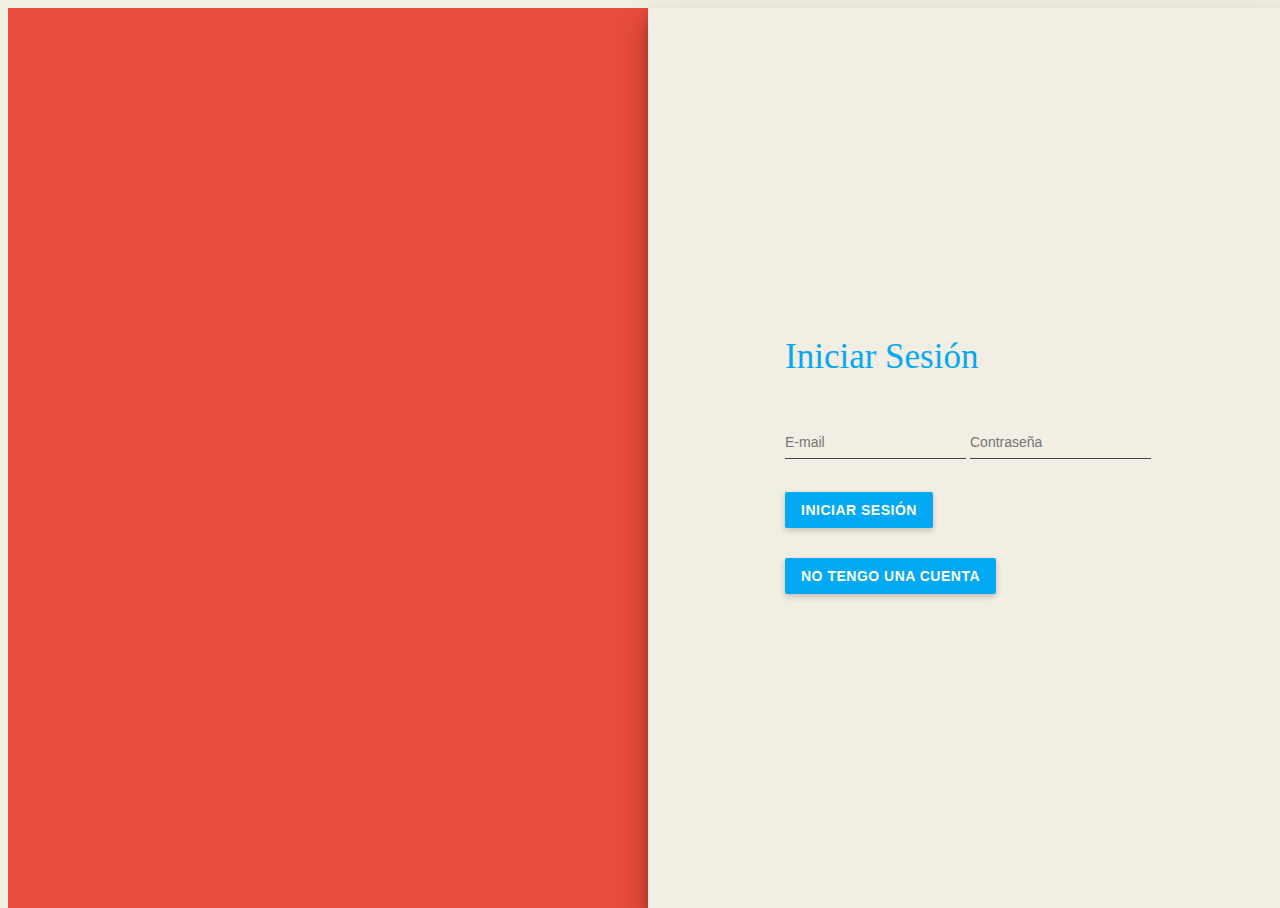
==== index.html @ 770b1d2a "Se adecuó el login" ====
<!DOCTYPE html>
<html lang="en">

<head>
    <meta charset="UTF-8">
    <title>Test</title>
    <script src="https://code.jquery.com/jquery-3.6.0.min.js"></script>
    <script src="https://cdn.jsdelivr.net/npm/bootstrap@5.0.2/dist/js/bootstrap.bundle.min.js" integrity="sha384-MrcW6ZMFYlzcLA8Nl+NtUVF0sA7MsXsP1UyJoMp4YLEuNSfAP+JcXn/tWtIaxVXM" crossorigin="anonymous"></script>
<link href="https://cdn.jsdelivr.net/npm/bootstrap@5.0.2/dist/css/bootstrap.min.css" rel="stylesheet" integrity="sha384-EVSTQN3/azprG1Anm3QDgpJLIm9Nao0Yz1ztcQTwFspd3yD65VohhpuuCOmLASjC" crossorigin="anonymous">
    <script  src="js/login.js"></script>
    <link rel="stylesheet" href="css/login.css">
    
</head>
    
<body>

<div id="back">
  <div class="backRight"></div>
  <div class="backLeft"></div>
</div>

<div id="slideBox">
  <div class="topLayer">
    <div class="left">
      <div class="container">
        <div class="abs-center">
          <div class="content">
            <h2>Registrate!</h2>
            <form method="post" onsubmit="return false;">
              <div class="form-group">
                <div class="row">
                  <input type="email" placeholder="E-mail" required/>
                  <input type="password" placeholder="Nueva contraseña" required/>
                  <input type="password" placeholder="Confirmar nueva contraseña" required/>
                </div>                
              </div>
              <button type="submit">Registrarse</button>  
            </form>
            <button id="goLeft" type="sub">Ya tengo una cuenta</button>
          </div>
        </div>

      </div>
      
    </div>
    <div class="right">
      <div class="container">
        <div class="abs-center">
          <div class="content">
            <h2>Iniciar Sesión</h2>
            <form method="post" onsubmit="return false;">
              <div class="form-group">
                <div class="row">
                  <input type="text" placeholder="E-mail" required/>
                  <input type="text" placeholder="Contraseña" require/>
                </div>                
              </div><br>
              <button id="login" type="submit">Iniciar sesión</button>                          
            </form>
            <button id="goRight">No tengo una cuenta</button>
          </div>
        </div>
      </div>
      
    </div>
  </div>
</div>
    
    
</body>

</html>
---- css/login.css ----
body {
    height: 100%;
    overflow: hidden;
    width: 100% !important;
    box-sizing: border-box;
    background: #f2eee3;
  }
  
  
  
  .backRight {
    position: absolute;
    right: 0;
    width: 50%;
    height: 100%;
    background: #f2eee3 url(https://forums.macrumors.com/attachments/monterey-mac-jpg.1788406/);
    background-size: cover;
    background-position: 50% 50%;
  }
  
  .backLeft {
    position: absolute;
    left: 0;
    width: 50%;
    height: 100%;
    background: #e74c3c url(https://external-content.duckduckgo.com/iu/?u=https%3A%2F%2F1.bp.blogspot.com%2F-gMX5fS_rUqg%2FXfLBGokAzAI%2FAAAAAAAAjEY%2Fqs-2a28y3g4ruhktycDX2ApIUhhh01WMgCLcBGAsYHQ%2Fs2560%2Fmacos-mojave-dusk-mode-stock-el-2560x1440.jpg&f=1&nofb=1);
    background-size: cover;
    background-position: 50% 50%;
  }
  
  #back {
    width: 100%;
    height: 100%;
    position: absolute;
    z-index: -999;
  }
  
  #slideBox {
    width: 50%;
    max-height: 100%;
    height: 100%;
    overflow: hidden;
    margin-left: 50%;
    position: absolute;
    box-shadow: 0 14px 28px rgba(0,0,0,0.25), 0 10px 10px rgba(0,0,0,0.22);
  }
  .topLayer {
    width: 200%;
    height: 100%;
    position: relative;
    left: 0;
    left: -100%;
  }
  
  .left {
    width: 50%;
    height: 100%;
    background: #2C3034;
    left: 0;
    position: absolute;
  }
  
  .right {
    width: 50%;
    height: 100%;
    background: #f2eee3;
    right: 0;
    position: absolute;
  }
  
  .abs-center {
    display: flex;
    align-items: center;
    justify-content: center;
    min-height: 100vh;
  }
  
  .form {
    width: 450px;
  }
  
  .content h2 {
    color: #03A9F4;
    font-weight: 300;
    font-size: 35px;
  }
  
  button {
    background: #03A9F4;
    padding: 10px 16px;
    width: auto;
    font-weight: 600;
    text-transform:  uppercase;
    font-size: 14px;
    color: #fff;
    line-height: 16px;
    letter-spacing: 0.5px;
    border-radius: 2px;
    box-shadow: 0 2px 6px rgba(0,0,0,0.1), 0 3px 6px rgba(0,0,0,0.1);
    border: 0;
    outline: 0;
    margin: 15px 15px 15px 0;
    transition: all 0.25s;
  }
  
  button:hover {
    background: #0288D1;
    box-shadow: 0 4px 7px rgba(0,0,0,0.1), 0 3px 6px rgba(0,0,0,0.1);
  }
  .off {
    background: none;
    color: #03A9F4;
    box-shadow: none;
  }
  
  .right .off:hover {
    background: #eee;
    color: #03A9F4;
    box-shadow: none;
  }
  .left .off:hover {
    box-shadow: none;
    color: #03A9F4;
    background: #363A3D;
  }
  input {
    background: transparent;
    border: 0;
    outline: 0;
    border-bottom: 1px solid #45494C;
    font-size: 14px;
    color: #959595;
    padding: 8px 0;
    margin-top: 20px;
  }
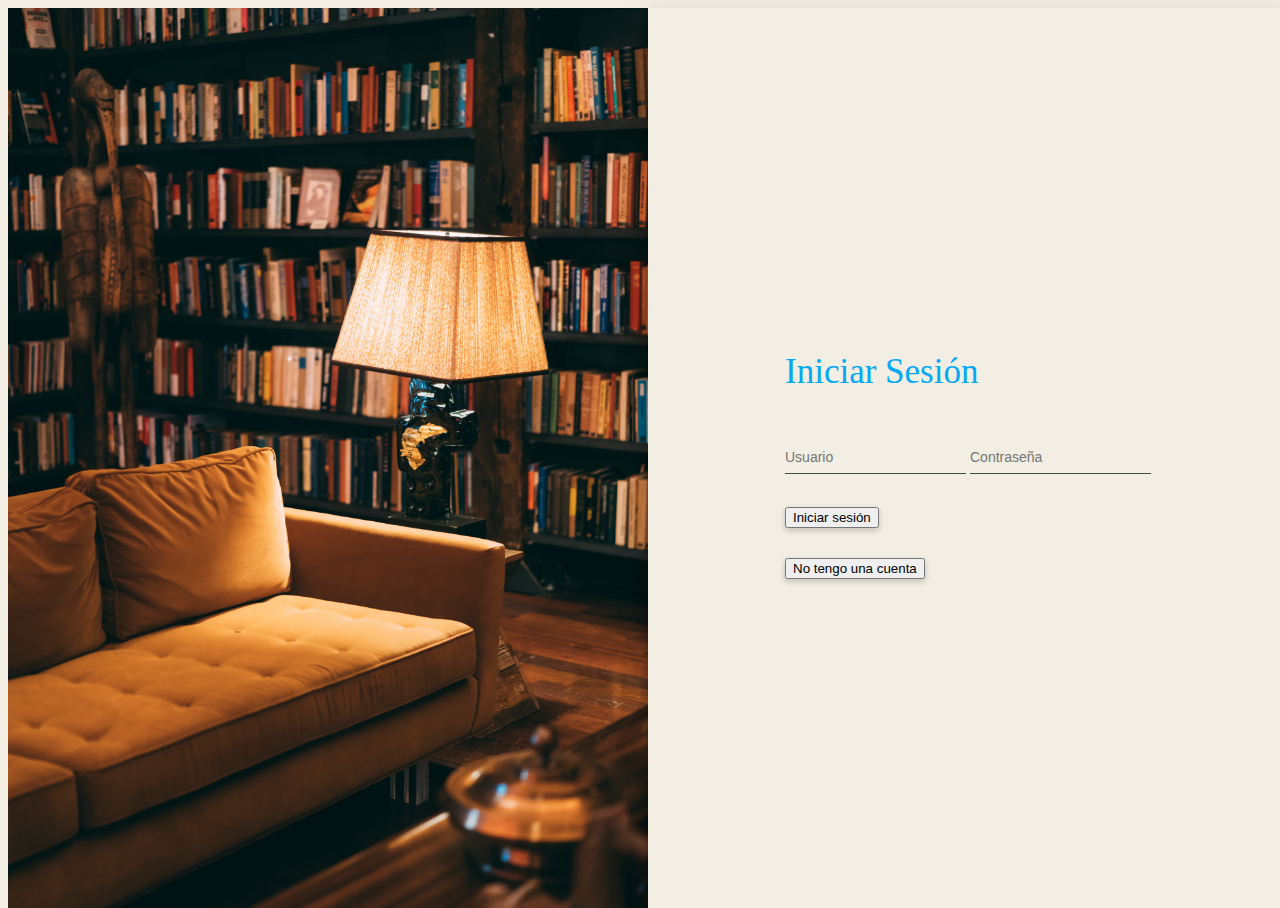
==== commit 67efeddc: "Ultimos cambios de login" ====
--- a/index.html
+++ b/index.html
@@ -30,13 +30,16 @@
               <div class="form-group">
                 <div class="row">
                   <input type="email" placeholder="E-mail" required/>
+                  <input type="text" placeholder="Nombre de Usuario" required>
+                  <input type="text" placeholder="Teléfono" required>
+                  <input type="text" placeholder="Cédula de Identidad" required>
                   <input type="password" placeholder="Nueva contraseña" required/>
                   <input type="password" placeholder="Confirmar nueva contraseña" required/>
                 </div>                
               </div>
-              <button type="submit">Registrarse</button>  
+              <button type="submit" class="btn btn-primary">Registrarse</button>  
             </form>
-            <button id="goLeft" type="sub">Ya tengo una cuenta</button>
+            <button id="goLeft" type="sub" class="btn btn-outline-secondary">Ya tengo una cuenta</button>
           </div>
         </div>
 
@@ -51,13 +54,13 @@
             <form method="post" onsubmit="return false;">
               <div class="form-group">
                 <div class="row">
-                  <input type="text" placeholder="E-mail" required/>
-                  <input type="text" placeholder="Contraseña" require/>
+                  <input id="user" type="text" placeholder="Usuario" required/>
+                  <input id="password" type="password" placeholder="Contraseña" require/>
                 </div>                
               </div><br>
-              <button id="login" type="submit">Iniciar sesión</button>                          
+              <button id="login" type="submit" class="btn btn-primary" onclick="Login()">Iniciar sesión</button>                          
             </form>
-            <button id="goRight">No tengo una cuenta</button>
+            <button id="goRight" class="btn btn-outline-secondary">No tengo una cuenta</button>
           </div>
         </div>
       </div>
--- a/css/login.css
+++ b/css/login.css
@@ -5,15 +5,12 @@
     box-sizing: border-box;
     background: #f2eee3;
   }
-  
-  
-  
   .backRight {
     position: absolute;
     right: 0;
     width: 50%;
     height: 100%;
-    background: #f2eee3 url(https://forums.macrumors.com/attachments/monterey-mac-jpg.1788406/);
+    background: #f2eee3 url(../img/login/bibl1.jpg);
     background-size: cover;
     background-position: 50% 50%;
   }
@@ -23,7 +20,7 @@
     left: 0;
     width: 50%;
     height: 100%;
-    background: #e74c3c url(https://external-content.duckduckgo.com/iu/?u=https%3A%2F%2F1.bp.blogspot.com%2F-gMX5fS_rUqg%2FXfLBGokAzAI%2FAAAAAAAAjEY%2Fqs-2a28y3g4ruhktycDX2ApIUhhh01WMgCLcBGAsYHQ%2Fs2560%2Fmacos-mojave-dusk-mode-stock-el-2560x1440.jpg&f=1&nofb=1);
+    background: #e74c3c url(../img/login/bibl2.jpg);
     background-size: cover;
     background-position: 50% 50%;
   }
@@ -86,43 +83,10 @@
   }
   
   button {
-    background: #03A9F4;
-    padding: 10px 16px;
-    width: auto;
-    font-weight: 600;
-    text-transform:  uppercase;
-    font-size: 14px;
-    color: #fff;
-    line-height: 16px;
-    letter-spacing: 0.5px;
-    border-radius: 2px;
     box-shadow: 0 2px 6px rgba(0,0,0,0.1), 0 3px 6px rgba(0,0,0,0.1);
-    border: 0;
-    outline: 0;
-    margin: 15px 15px 15px 0;
-    transition: all 0.25s;
+    margin: 15px 15px 15px 0;   
   }
-  
-  button:hover {
-    background: #0288D1;
-    box-shadow: 0 4px 7px rgba(0,0,0,0.1), 0 3px 6px rgba(0,0,0,0.1);
-  }
-  .off {
-    background: none;
-    color: #03A9F4;
-    box-shadow: none;
-  }
-  
-  .right .off:hover {
-    background: #eee;
-    color: #03A9F4;
-    box-shadow: none;
-  }
-  .left .off:hover {
-    box-shadow: none;
-    color: #03A9F4;
-    background: #363A3D;
-  }
+
   input {
     background: transparent;
     border: 0;
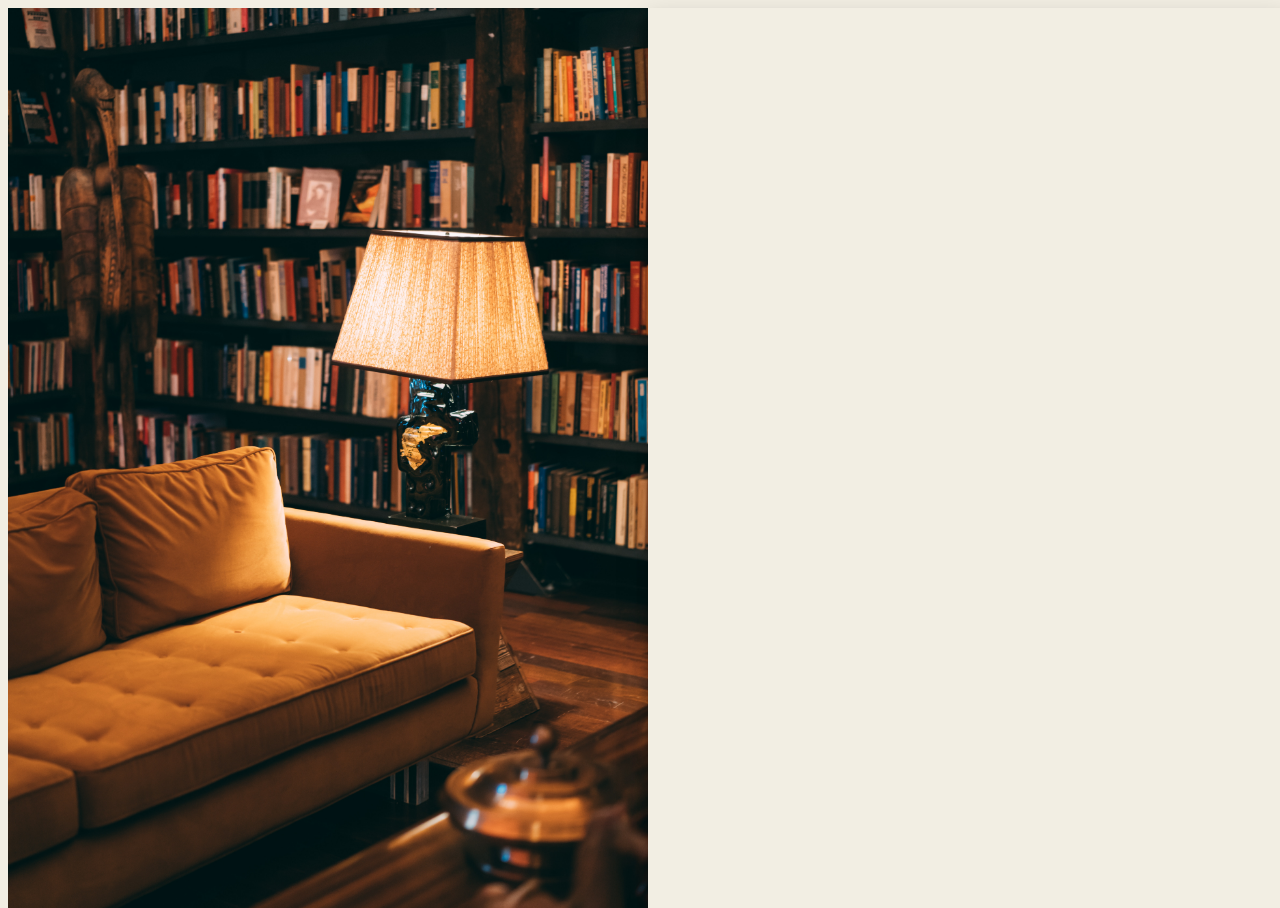
==== commit ef1a7fdd: "Union rama develop" ====
--- a/index.html
+++ b/index.html
@@ -5,8 +5,7 @@
     <meta charset="UTF-8">
     <title>Test</title>
     <script src="https://code.jquery.com/jquery-3.6.0.min.js"></script>
-    <script src="https://cdn.jsdelivr.net/npm/bootstrap@5.0.2/dist/js/bootstrap.bundle.min.js" integrity="sha384-MrcW6ZMFYlzcLA8Nl+NtUVF0sA7MsXsP1UyJoMp4YLEuNSfAP+JcXn/tWtIaxVXM" crossorigin="anonymous"></script>
-<link href="https://cdn.jsdelivr.net/npm/bootstrap@5.0.2/dist/css/bootstrap.min.css" rel="stylesheet" integrity="sha384-EVSTQN3/azprG1Anm3QDgpJLIm9Nao0Yz1ztcQTwFspd3yD65VohhpuuCOmLASjC" crossorigin="anonymous">
+    
     <script  src="js/login.js"></script>
     <link rel="stylesheet" href="css/login.css">
     
@@ -22,6 +21,14 @@
 <div id="slideBox">
   <div class="topLayer">
     <div class="left">
+<<<<<<< HEAD
+      <div class="content">
+        <h2>Sign Up</h2>
+        <form method="post" onsubmit="return false;">
+          <div class="form-group">
+            <input type="text" placeholder="Username" />
+            <input type="text" placeholder="Password" />
+=======
       <div class="container">
         <div class="abs-center">
           <div class="content">
@@ -40,13 +47,25 @@
               <button type="submit" class="btn btn-primary">Registrarse</button>  
             </form>
             <button id="goLeft" type="sub" class="btn btn-outline-secondary">Ya tengo una cuenta</button>
+>>>>>>> 7e4c0811e44ad8d9daeb81f955fee4fcafe2d591
           </div>
-        </div>
-
+          <div class="form-group"></div>
+          <div class="form-group"></div>
+          <div class="form-group"></div>
+        </form>
+        <button id="goLeft" class="off">Login</button>
+        <button>Sign up</button>
       </div>
-      
     </div>
     <div class="right">
+<<<<<<< HEAD
+      <div class="content">
+        <h2>Login</h2>
+        <form method="post" onsubmit="return false;">
+          <div class="form-group">
+            <input type="text" placeholder="Username" />
+            <input type="text" placeholder="Password" />
+=======
       <div class="container">
         <div class="abs-center">
           <div class="content">
@@ -61,10 +80,12 @@
               <button id="login" type="submit" class="btn btn-primary" onclick="Login()">Iniciar sesión</button>                          
             </form>
             <button id="goRight" class="btn btn-outline-secondary">No tengo una cuenta</button>
+>>>>>>> 7e4c0811e44ad8d9daeb81f955fee4fcafe2d591
           </div>
-        </div>
+          <button id="goRight" class="off">Sign Up</button>
+          <button id="login" type="submit">Login</button>
+        </form>
       </div>
-      
     </div>
   </div>
 </div>
@@ -72,4 +93,4 @@
     
 </body>
 
-</html>
+</html>--- a/css/login.css
+++ b/css/login.css
@@ -3,7 +3,8 @@
     overflow: hidden;
     width: 100% !important;
     box-sizing: border-box;
-    background: #f2eee3;
+    font-family: 'Roboto', sans-serif;
+      background: #f2eee3;
   }
   .backRight {
     position: absolute;
@@ -65,15 +66,13 @@
     position: absolute;
   }
   
-  .abs-center {
-    display: flex;
-    align-items: center;
-    justify-content: center;
-    min-height: 100vh;
-  }
-  
-  .form {
-    width: 450px;
+  .content {
+    width: 250px;
+    margin: 0 auto;
+    top: 30%;
+    position: absolute;
+    left: 50%;
+    margin-left: -125px;
   }
   
   .content h2 {
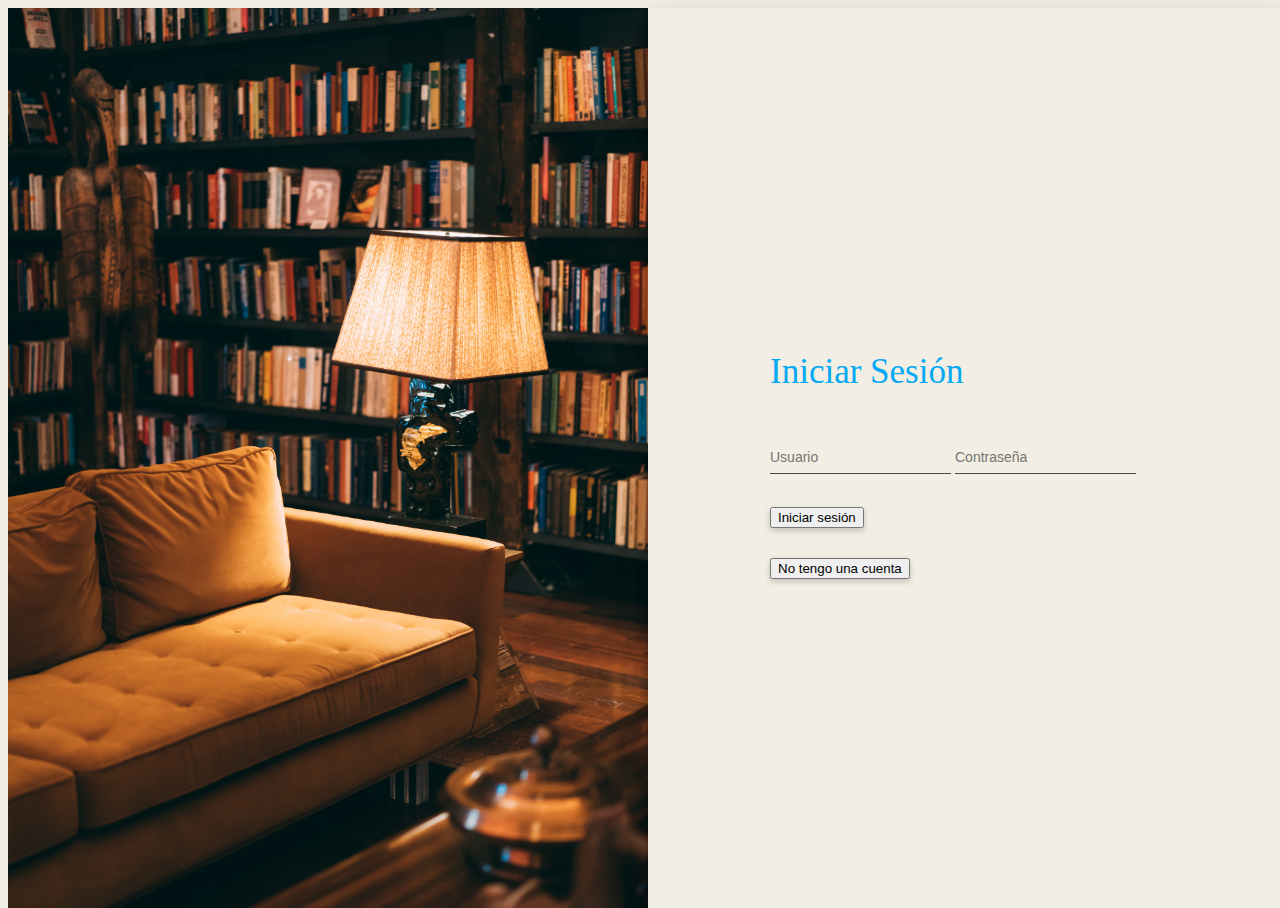
==== commit 7a6403e5: "Resolucion conflicto Ruben" ====
--- a/index.html
+++ b/index.html
@@ -5,7 +5,8 @@
     <meta charset="UTF-8">
     <title>Test</title>
     <script src="https://code.jquery.com/jquery-3.6.0.min.js"></script>
-    
+    <script src="https://cdn.jsdelivr.net/npm/bootstrap@5.0.2/dist/js/bootstrap.bundle.min.js" integrity="sha384-MrcW6ZMFYlzcLA8Nl+NtUVF0sA7MsXsP1UyJoMp4YLEuNSfAP+JcXn/tWtIaxVXM" crossorigin="anonymous"></script>
+<link href="https://cdn.jsdelivr.net/npm/bootstrap@5.0.2/dist/css/bootstrap.min.css" rel="stylesheet" integrity="sha384-EVSTQN3/azprG1Anm3QDgpJLIm9Nao0Yz1ztcQTwFspd3yD65VohhpuuCOmLASjC" crossorigin="anonymous">
     <script  src="js/login.js"></script>
     <link rel="stylesheet" href="css/login.css">
     
@@ -21,14 +22,6 @@
 <div id="slideBox">
   <div class="topLayer">
     <div class="left">
-<<<<<<< HEAD
-      <div class="content">
-        <h2>Sign Up</h2>
-        <form method="post" onsubmit="return false;">
-          <div class="form-group">
-            <input type="text" placeholder="Username" />
-            <input type="text" placeholder="Password" />
-=======
       <div class="container">
         <div class="abs-center">
           <div class="content">
@@ -47,25 +40,13 @@
               <button type="submit" class="btn btn-primary">Registrarse</button>  
             </form>
             <button id="goLeft" type="sub" class="btn btn-outline-secondary">Ya tengo una cuenta</button>
->>>>>>> 7e4c0811e44ad8d9daeb81f955fee4fcafe2d591
           </div>
-          <div class="form-group"></div>
-          <div class="form-group"></div>
-          <div class="form-group"></div>
-        </form>
-        <button id="goLeft" class="off">Login</button>
-        <button>Sign up</button>
+        </div>
+
       </div>
+      
     </div>
     <div class="right">
-<<<<<<< HEAD
-      <div class="content">
-        <h2>Login</h2>
-        <form method="post" onsubmit="return false;">
-          <div class="form-group">
-            <input type="text" placeholder="Username" />
-            <input type="text" placeholder="Password" />
-=======
       <div class="container">
         <div class="abs-center">
           <div class="content">
@@ -80,12 +61,10 @@
               <button id="login" type="submit" class="btn btn-primary" onclick="Login()">Iniciar sesión</button>                          
             </form>
             <button id="goRight" class="btn btn-outline-secondary">No tengo una cuenta</button>
->>>>>>> 7e4c0811e44ad8d9daeb81f955fee4fcafe2d591
           </div>
-          <button id="goRight" class="off">Sign Up</button>
-          <button id="login" type="submit">Login</button>
-        </form>
+        </div>
       </div>
+      
     </div>
   </div>
 </div>
@@ -93,4 +72,4 @@
     
 </body>
 
-</html>+</html>
--- a/css/login.css
+++ b/css/login.css
@@ -3,8 +3,7 @@
     overflow: hidden;
     width: 100% !important;
     box-sizing: border-box;
-    font-family: 'Roboto', sans-serif;
-      background: #f2eee3;
+    background: #f2eee3;
   }
   .backRight {
     position: absolute;
@@ -66,15 +65,20 @@
     position: absolute;
   }
   
-  .content {
-    width: 250px;
-    margin: 0 auto;
-    top: 30%;
-    position: absolute;
-    left: 50%;
-    margin-left: -125px;
+  .abs-center {
+    display: flex;
+    align-items: center;
+    justify-content: center;
+    min-height: 100vh;
   }
   
+  .form {
+    width: 450px;
+  }
+  .content{
+    margin-left: 70px;
+    margin-right: 100px;
+  }
   .content h2 {
     color: #03A9F4;
     font-weight: 300;
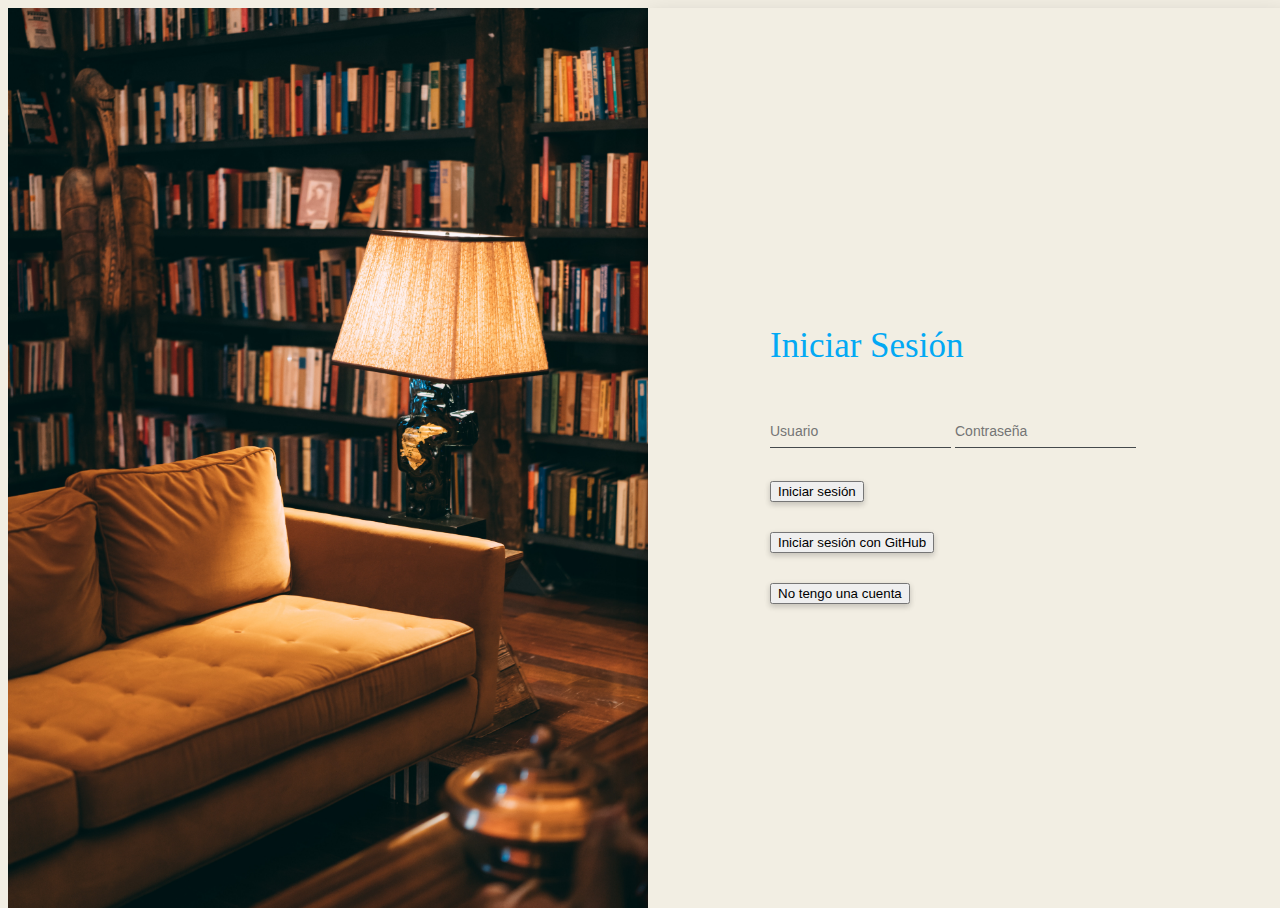
==== commit de8b3cd9: "feat: :sparkles: Add login with github button" ====
--- a/index.html
+++ b/index.html
@@ -1,75 +1,123 @@
 <!DOCTYPE html>
 <html lang="en">
+  <head>
+    <meta charset="UTF-8" />
+    <title>Login - BiblioTEC</title>
+    <script src="https://code.jquery.com/jquery-3.6.0.min.js"></script>
+    <script
+      src="https://cdn.jsdelivr.net/npm/bootstrap@5.0.2/dist/js/bootstrap.bundle.min.js"
+      integrity="sha384-MrcW6ZMFYlzcLA8Nl+NtUVF0sA7MsXsP1UyJoMp4YLEuNSfAP+JcXn/tWtIaxVXM"
+      crossorigin="anonymous"
+    ></script>
+    <link
+      href="https://cdn.jsdelivr.net/npm/bootstrap@5.0.2/dist/css/bootstrap.min.css"
+      rel="stylesheet"
+      integrity="sha384-EVSTQN3/azprG1Anm3QDgpJLIm9Nao0Yz1ztcQTwFspd3yD65VohhpuuCOmLASjC"
+      crossorigin="anonymous"
+    />
+    <script src="js/login.js"></script>
+    <link rel="stylesheet" href="css/login.css" />
+  </head>
 
-<head>
-    <meta charset="UTF-8">
-    <title>Test</title>
-    <script src="https://code.jquery.com/jquery-3.6.0.min.js"></script>
-    <script src="https://cdn.jsdelivr.net/npm/bootstrap@5.0.2/dist/js/bootstrap.bundle.min.js" integrity="sha384-MrcW6ZMFYlzcLA8Nl+NtUVF0sA7MsXsP1UyJoMp4YLEuNSfAP+JcXn/tWtIaxVXM" crossorigin="anonymous"></script>
-<link href="https://cdn.jsdelivr.net/npm/bootstrap@5.0.2/dist/css/bootstrap.min.css" rel="stylesheet" integrity="sha384-EVSTQN3/azprG1Anm3QDgpJLIm9Nao0Yz1ztcQTwFspd3yD65VohhpuuCOmLASjC" crossorigin="anonymous">
-    <script  src="js/login.js"></script>
-    <link rel="stylesheet" href="css/login.css">
-    
-</head>
-    
-<body>
+  <body>
+    <div id="back">
+      <div class="backRight"></div>
+      <div class="backLeft"></div>
+    </div>
 
-<div id="back">
-  <div class="backRight"></div>
-  <div class="backLeft"></div>
-</div>
-
-<div id="slideBox">
-  <div class="topLayer">
-    <div class="left">
-      <div class="container">
-        <div class="abs-center">
-          <div class="content">
-            <h2>Registrate!</h2>
-            <form method="post" onsubmit="return false;">
-              <div class="form-group">
-                <div class="row">
-                  <input type="email" placeholder="E-mail" required/>
-                  <input type="text" placeholder="Nombre de Usuario" required>
-                  <input type="text" placeholder="Teléfono" required>
-                  <input type="text" placeholder="Cédula de Identidad" required>
-                  <input type="password" placeholder="Nueva contraseña" required/>
-                  <input type="password" placeholder="Confirmar nueva contraseña" required/>
-                </div>                
+    <div id="slideBox">
+      <div class="topLayer">
+        <div class="left">
+          <div class="container">
+            <div class="abs-center">
+              <div class="content">
+                <h2>Registrate!</h2>
+                <form method="post" onsubmit="return false;">
+                  <div class="form-group">
+                    <div class="row">
+                      <input type="email" placeholder="E-mail" required />
+                      <input
+                        type="text"
+                        placeholder="Nombre de Usuario"
+                        required
+                      />
+                      <input type="text" placeholder="Teléfono" required />
+                      <input
+                        type="text"
+                        placeholder="Cédula de Identidad"
+                        required
+                      />
+                      <input
+                        type="password"
+                        placeholder="Nueva contraseña"
+                        required
+                      />
+                      <input
+                        type="password"
+                        placeholder="Confirmar nueva contraseña"
+                        required
+                      />
+                    </div>
+                  </div>
+                  <button type="submit" class="btn btn-primary">
+                    Registrarse
+                  </button>
+                </form>
+                <button
+                  id="goLeft"
+                  type="sub"
+                  class="btn btn-outline-secondary"
+                >
+                  Ya tengo una cuenta
+                </button>
               </div>
-              <button type="submit" class="btn btn-primary">Registrarse</button>  
-            </form>
-            <button id="goLeft" type="sub" class="btn btn-outline-secondary">Ya tengo una cuenta</button>
+            </div>
           </div>
         </div>
-
-      </div>
-      
-    </div>
-    <div class="right">
-      <div class="container">
-        <div class="abs-center">
-          <div class="content">
-            <h2>Iniciar Sesión</h2>
-            <form method="post" onsubmit="return false;">
-              <div class="form-group">
-                <div class="row">
-                  <input id="user" type="text" placeholder="Usuario" required/>
-                  <input id="password" type="password" placeholder="Contraseña" require/>
-                </div>                
-              </div><br>
-              <button id="login" type="submit" class="btn btn-primary" onclick="Login()">Iniciar sesión</button>                          
-            </form>
-            <button id="goRight" class="btn btn-outline-secondary">No tengo una cuenta</button>
+        <div class="right">
+          <div class="container">
+            <div class="abs-center">
+              <div class="content">
+                <h2>Iniciar Sesión</h2>
+                <form method="post" onsubmit="return false;">
+                  <div class="form-group">
+                    <div class="row">
+                      <input
+                        id="user"
+                        type="text"
+                        placeholder="Usuario"
+                        required
+                      />
+                      <input
+                        id="password"
+                        type="password"
+                        placeholder="Contraseña"
+                        require
+                      />
+                    </div>
+                  </div>
+                  <br />
+                  <button
+                    id="login"
+                    type="submit"
+                    class="btn btn-primary"
+                    onclick="Login()"
+                  >
+                    Iniciar sesión
+                  </button>
+                  <br />
+                  <button id="login" type="submit" class="btn btn-secondary">
+                    Iniciar sesión con GitHub
+                  </button>
+                </form>
+                <button id="goRight" class="btn btn-outline-secondary">
+                  No tengo una cuenta
+                </button>
+              </div>
+            </div>
           </div>
         </div>
       </div>
-      
     </div>
-  </div>
-</div>
-    
-    
-</body>
-
+  </body>
 </html>
--- a/css/login.css
+++ b/css/login.css
@@ -1,102 +1,102 @@
 body {
-    height: 100%;
-    overflow: hidden;
-    width: 100% !important;
-    box-sizing: border-box;
-    background: #f2eee3;
-  }
-  .backRight {
-    position: absolute;
-    right: 0;
-    width: 50%;
-    height: 100%;
-    background: #f2eee3 url(../img/login/bibl1.jpg);
-    background-size: cover;
-    background-position: 50% 50%;
-  }
-  
-  .backLeft {
-    position: absolute;
-    left: 0;
-    width: 50%;
-    height: 100%;
-    background: #e74c3c url(../img/login/bibl2.jpg);
-    background-size: cover;
-    background-position: 50% 50%;
-  }
-  
-  #back {
-    width: 100%;
-    height: 100%;
-    position: absolute;
-    z-index: -999;
-  }
-  
-  #slideBox {
-    width: 50%;
-    max-height: 100%;
-    height: 100%;
-    overflow: hidden;
-    margin-left: 50%;
-    position: absolute;
-    box-shadow: 0 14px 28px rgba(0,0,0,0.25), 0 10px 10px rgba(0,0,0,0.22);
-  }
-  .topLayer {
-    width: 200%;
-    height: 100%;
-    position: relative;
-    left: 0;
-    left: -100%;
-  }
-  
-  .left {
-    width: 50%;
-    height: 100%;
-    background: #2C3034;
-    left: 0;
-    position: absolute;
-  }
-  
-  .right {
-    width: 50%;
-    height: 100%;
-    background: #f2eee3;
-    right: 0;
-    position: absolute;
-  }
-  
-  .abs-center {
-    display: flex;
-    align-items: center;
-    justify-content: center;
-    min-height: 100vh;
-  }
-  
-  .form {
-    width: 450px;
-  }
-  .content{
-    margin-left: 70px;
-    margin-right: 100px;
-  }
-  .content h2 {
-    color: #03A9F4;
-    font-weight: 300;
-    font-size: 35px;
-  }
-  
-  button {
-    box-shadow: 0 2px 6px rgba(0,0,0,0.1), 0 3px 6px rgba(0,0,0,0.1);
-    margin: 15px 15px 15px 0;   
-  }
+  height: 100%;
+  overflow: hidden;
+  width: 100% !important;
+  box-sizing: border-box;
+  background: #f2eee3;
+}
+.backRight {
+  position: absolute;
+  right: 0;
+  width: 50%;
+  height: 100%;
+  background: #f2eee3 url(../img/login/bibl1.jpg);
+  background-size: cover;
+  background-position: 50% 50%;
+}
 
-  input {
-    background: transparent;
-    border: 0;
-    outline: 0;
-    border-bottom: 1px solid #45494C;
-    font-size: 14px;
-    color: #959595;
-    padding: 8px 0;
-    margin-top: 20px;
-  }+.backLeft {
+  position: absolute;
+  left: 0;
+  width: 50%;
+  height: 100%;
+  background: #e74c3c url(../img/login/bibl2.jpg);
+  background-size: cover;
+  background-position: 50% 50%;
+}
+
+#back {
+  width: 100%;
+  height: 100%;
+  position: absolute;
+  z-index: -999;
+}
+
+#slideBox {
+  width: 50%;
+  max-height: 100%;
+  height: 100%;
+  overflow: hidden;
+  margin-left: 50%;
+  position: absolute;
+  box-shadow: 0 14px 28px rgba(0,0,0,0.25), 0 10px 10px rgba(0,0,0,0.22);
+}
+.topLayer {
+  width: 200%;
+  height: 100%;
+  position: relative;
+  left: 0;
+  left: -100%;
+}
+
+.left {
+  width: 50%;
+  height: 100%;
+  background: #2C3034;
+  left: 0;
+  position: absolute;
+}
+
+.right {
+  width: 50%;
+  height: 100%;
+  background: #f2eee3;
+  right: 0;
+  position: absolute;
+}
+
+.abs-center {
+  display: flex;
+  align-items: center;
+  justify-content: center;
+  min-height: 100vh;
+}
+
+.form {
+  width: 450px;
+}
+.content{
+  margin-left: 70px;
+  margin-right: 100px;
+}
+.content h2 {
+  color: #03A9F4;
+  font-weight: 300;
+  font-size: 35px;
+}
+
+button {
+  box-shadow: 0 2px 6px rgba(0,0,0,0.1), 0 3px 6px rgba(0,0,0,0.1);
+  margin: 15px 15px 15px 0;   
+}
+
+input {
+  background: transparent;
+  border: 0;
+  outline: 0;
+  border-bottom: 1px solid #45494C;
+  font-size: 14px;
+  color: #959595;
+  padding: 8px 0;
+  margin-top: 20px;
+}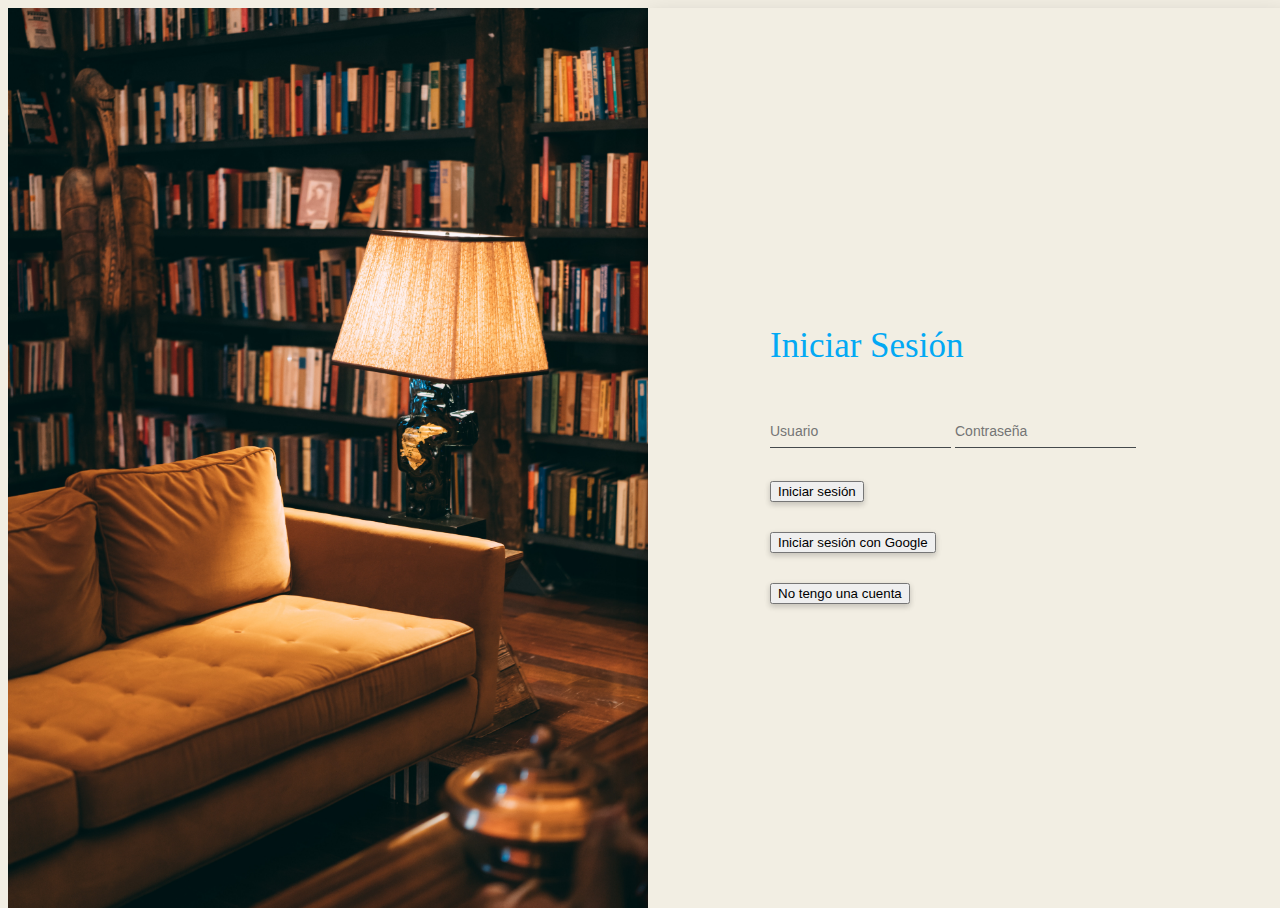
==== commit 41fd2bf0: "feat: :fire: Delete all files that not corresponding to login" ====
--- a/index.html
+++ b/index.html
@@ -106,8 +106,8 @@
                     Iniciar sesión
                   </button>
                   <br />
-                  <button id="login" type="submit" class="btn btn-secondary">
-                    Iniciar sesión con GitHub
+                  <button id="login" type="submit" class="btn btn-success">
+                    Iniciar sesión con Google
                   </button>
                 </form>
                 <button id="goRight" class="btn btn-outline-secondary">
